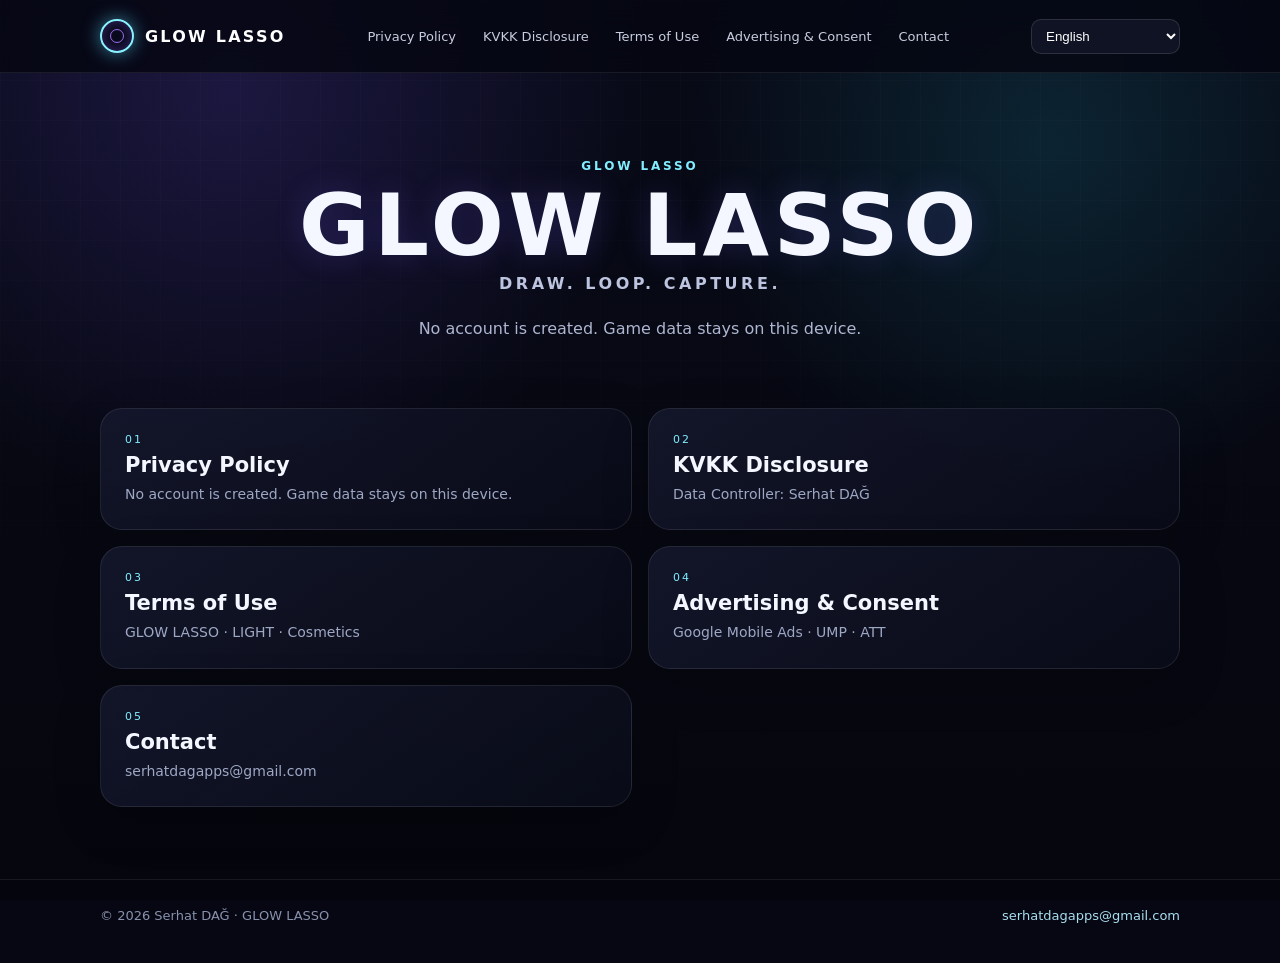
==== index.html @ e80f4153 "Add files via upload" ====
<!doctype html><html lang="en"><head><meta charset="utf-8"><meta name="viewport" content="width=device-width,initial-scale=1"><meta name="theme-color" content="#060712"><meta name="robots" content="index,follow"><meta name="description" content="GLOW LASSO privacy, legal and support information."><link rel="icon" href="favicon.svg" type="image/svg+xml"><link rel="stylesheet" href="styles.css"><script defer src="translations.js"></script><script defer src="app.js"></script></head><body data-page="home"><header class="topbar"><div class="shell topbar-inner"><a class="brand" href="index.html"><span class="mark" aria-hidden="true"></span><span>GLOW LASSO</span></a><nav aria-label="Legal navigation"><a class="nav-link" data-nav="privacy" href="privacy.html" data-t="privacyPolicy">Privacy Policy</a><a class="nav-link" data-nav="kvkk" href="kvkk.html" data-t="kvkkNotice">KVKK</a><a class="nav-link" data-nav="terms" href="terms.html" data-t="termsOfUse">Terms</a><a class="nav-link" data-nav="ads" href="ads.html" data-t="advertisingConsent">Advertising</a><a class="nav-link" data-nav="support" href="support.html" data-t="contact">Contact</a></nav><div class="lang-wrap"><select id="language-select" class="lang-select" aria-label="Language"></select></div></div></header><main><section class="hero shell"><div class="eyebrow">GLOW LASSO</div><h1>GLOW LASSO</h1><div class="tagline" data-t="tagline">DRAW. LOOP. CAPTURE.</div><p class="hero-copy" data-t="localDataNote">No account is created. Game data stays on this device.</p></section><section class="shell cards"><a class="card" href="privacy.html"><div class="card-kicker">01</div><h2 data-t="privacyPolicy">Privacy Policy</h2><p data-t="localDataNote">No account is created. Game data stays on this device.</p></a><a class="card" href="kvkk.html"><div class="card-kicker">02</div><h2 data-t="kvkkNotice">KVKK Disclosure</h2><p><span data-t="dataController">Data Controller</span>: <span data-publisher>Serhat DAĞ</span></p></a><a class="card" href="terms.html"><div class="card-kicker">03</div><h2 data-t="termsOfUse">Terms of Use</h2><p>GLOW LASSO · LIGHT · Cosmetics</p></a><a class="card" href="ads.html"><div class="card-kicker">04</div><h2 data-t="advertisingConsent">Advertising & Consent</h2><p>Google Mobile Ads · UMP · ATT</p></a><a class="card" href="support.html"><div class="card-kicker">05</div><h2 data-t="contact">Contact</h2><p data-email>serhatdagapps@gmail.com</p></a></section></main><footer class="footer"><div class="shell footer-inner"><span>© 2026 <span data-publisher>Serhat DAĞ</span> · GLOW LASSO</span><a data-email href="mailto:serhatdagapps@gmail.com">serhatdagapps@gmail.com</a></div></footer></body></html>
---- styles.css ----
*{box-sizing:border-box}html{color-scheme:dark}body{margin:0;background:#060712;color:#f4f7ff;font-family:Inter,ui-sans-serif,system-ui,-apple-system,BlinkMacSystemFont,"Segoe UI",sans-serif;min-height:100vh}body:before{content:"";position:fixed;inset:0;pointer-events:none;background:radial-gradient(circle at 18% 10%,rgba(116,85,255,.18),transparent 32%),radial-gradient(circle at 82% 16%,rgba(44,227,255,.12),transparent 28%),linear-gradient(180deg,#080a17 0%,#05060d 100%);z-index:-2}body:after{content:"";position:fixed;inset:0;pointer-events:none;background-image:linear-gradient(rgba(255,255,255,.018) 1px,transparent 1px),linear-gradient(90deg,rgba(255,255,255,.018) 1px,transparent 1px);background-size:40px 40px;mask-image:linear-gradient(to bottom,black,transparent 85%);z-index:-1}.shell{width:min(1080px,calc(100% - 32px));margin:0 auto}.topbar{position:sticky;top:0;z-index:10;background:rgba(6,7,18,.82);backdrop-filter:blur(16px);border-bottom:1px solid rgba(255,255,255,.08)}.topbar-inner{display:flex;align-items:center;gap:18px;min-height:72px}.brand{display:flex;align-items:center;gap:11px;text-decoration:none;color:#fff;font-weight:900;letter-spacing:.14em;white-space:nowrap}.mark{width:34px;height:34px;border-radius:50%;border:2px solid #89f3ff;box-shadow:0 0 18px rgba(89,223,255,.55),inset 0 0 13px rgba(134,91,255,.35);position:relative}.mark:after{content:"";position:absolute;inset:8px;border-radius:50%;border:1px solid rgba(167,124,255,.9)}nav{display:flex;gap:7px;flex:1;justify-content:center;flex-wrap:wrap}.nav-link{padding:8px 10px;border-radius:10px;text-decoration:none;color:#c8cde0;font-size:13px}.nav-link:hover,.nav-link.active{background:rgba(255,255,255,.07);color:#fff}.lang-wrap{margin-inline-start:auto}.lang-select{max-width:175px;background:#101323;border:1px solid rgba(255,255,255,.12);color:#fff;border-radius:10px;padding:8px 10px}.hero{padding:86px 0 42px;text-align:center}.eyebrow{font-size:12px;letter-spacing:.24em;text-transform:uppercase;color:#81efff;font-weight:800}.hero h1{font-size:clamp(42px,9vw,86px);margin:12px 0 8px;letter-spacing:.055em;line-height:.94;text-shadow:0 0 30px rgba(120,97,255,.22)}.tagline{color:#bcc4df;letter-spacing:.22em;font-size:clamp(12px,2vw,16px);font-weight:700}.hero-copy{max-width:680px;margin:22px auto 0;color:#aeb6d1;line-height:1.7}.cards{display:grid;grid-template-columns:repeat(2,minmax(0,1fr));gap:16px;padding:24px 0 72px}.card{display:block;text-decoration:none;color:inherit;padding:24px;border:1px solid rgba(255,255,255,.09);border-radius:22px;background:linear-gradient(145deg,rgba(21,24,45,.86),rgba(10,12,26,.8));box-shadow:0 16px 50px rgba(0,0,0,.16);transition:.2s transform,.2s border-color}.card:hover{transform:translateY(-2px);border-color:rgba(120,223,255,.35)}.card-kicker{font-size:11px;letter-spacing:.18em;color:#7eeeff;text-transform:uppercase}.card h2{margin:7px 0 6px;font-size:21px}.card p{margin:0;color:#9ea8c5;line-height:1.6;font-size:14px}.legal-page{padding:54px 0 72px}.page-head{padding:24px 0 22px;border-bottom:1px solid rgba(255,255,255,.08);margin-bottom:26px}.page-head h1{font-size:clamp(30px,5vw,50px);margin:7px 0 0}.legal-body{max-width:800px;margin:0 auto}.legal-body p{font-size:16px;line-height:1.82;color:#d4d9ea;margin:0 0 22px}.info-grid{display:grid;grid-template-columns:repeat(2,minmax(0,1fr));gap:14px;margin:28px 0}.info-card{padding:18px;border:1px solid rgba(255,255,255,.09);border-radius:16px;background:rgba(13,16,32,.72)}.info-label{font-size:11px;letter-spacing:.15em;text-transform:uppercase;color:#7eeeff;margin-bottom:6px}.info-value{font-size:15px;color:#fff;overflow-wrap:anywhere}.info-value a{color:#b7f6ff}.support-box{padding:24px;border:1px solid rgba(119,230,255,.18);border-radius:20px;background:rgba(23,29,51,.72);margin:20px 0}.support-box h2{margin:0 0 12px}.support-box p{color:#cbd2e8;line-height:1.72}.button{display:inline-flex;align-items:center;justify-content:center;min-height:44px;padding:0 16px;border-radius:12px;background:linear-gradient(135deg,#7968ff,#4dc9e8);color:white;text-decoration:none;font-weight:800;border:0}.footer{border-top:1px solid rgba(255,255,255,.08);padding:28px 0 40px;color:#8892ad;font-size:13px}.footer-inner{display:flex;justify-content:space-between;gap:20px;flex-wrap:wrap}.footer a{color:#a9def0;text-decoration:none}.mono{font-family:ui-monospace,SFMono-Regular,Menlo,monospace}.notice{border-left:3px solid #7eeeff;padding:12px 16px;background:rgba(125,235,255,.06);color:#c8d0e5;border-radius:0 12px 12px 0}html[dir="rtl"] body{text-align:right}html[dir="rtl"] .topbar-inner{direction:rtl}html[dir="rtl"] nav{direction:rtl}@media(max-width:840px){.topbar-inner{align-items:flex-start;flex-wrap:wrap;padding:14px 0}.brand{margin-top:4px}nav{order:3;width:100%;justify-content:flex-start;overflow:auto;flex-wrap:nowrap;padding-bottom:2px}.lang-wrap{margin-inline-start:auto}.hero{padding-top:58px}.cards{grid-template-columns:1fr}}@media(max-width:520px){.shell{width:min(100% - 22px,1080px)}.nav-link{font-size:12px;padding:7px 8px}.lang-select{max-width:150px}.cards{padding-bottom:48px}.card{padding:20px}.info-grid{grid-template-columns:1fr}.legal-page{padding-top:30px}}
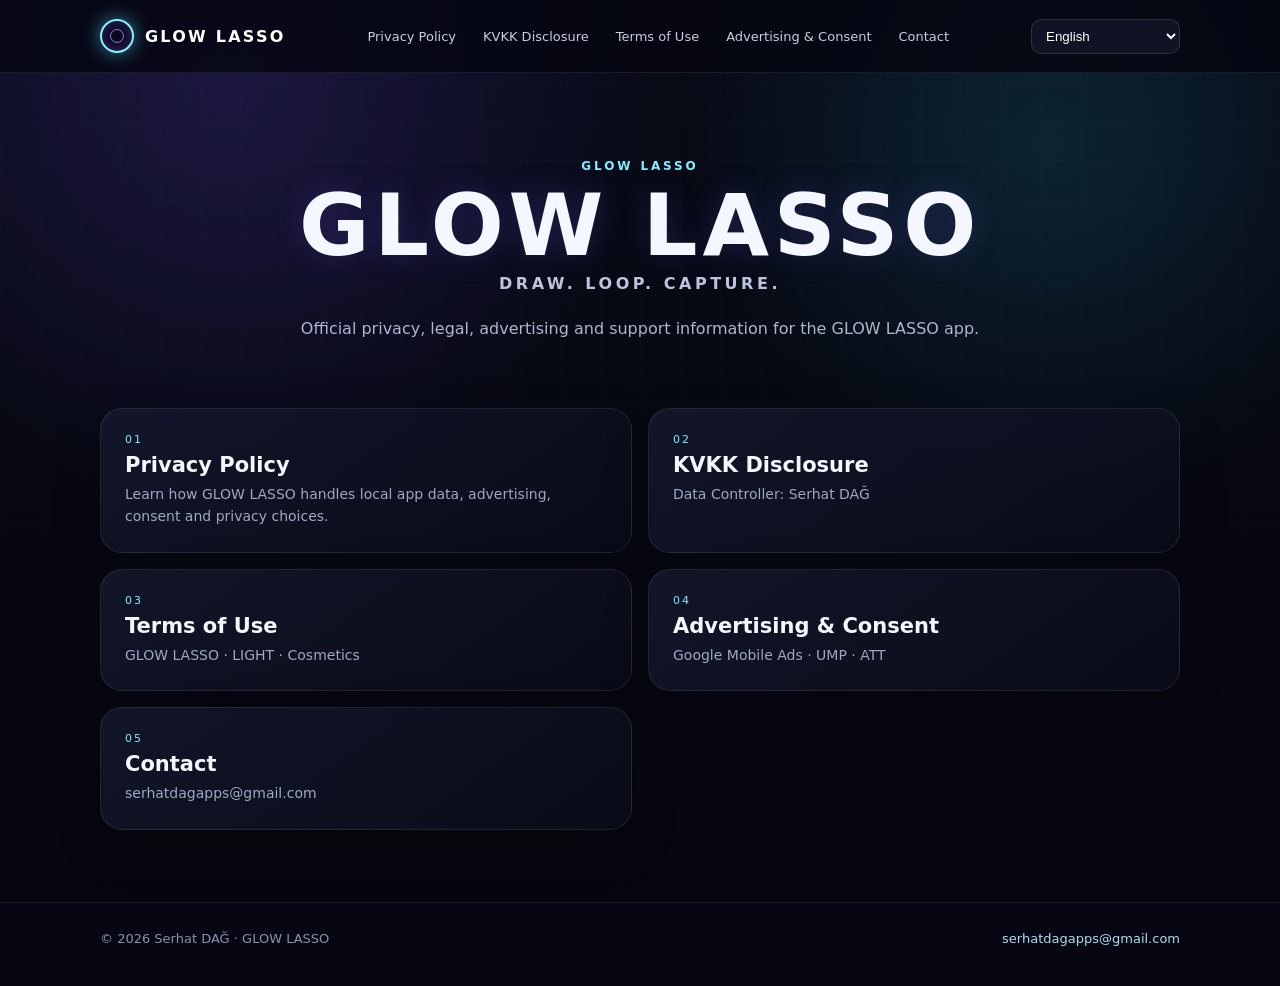
==== commit 12c987f9: "Add files via upload" ====
--- a/index.html
+++ b/index.html
@@ -1 +1 @@
-<!doctype html><html lang="en"><head><meta charset="utf-8"><meta name="viewport" content="width=device-width,initial-scale=1"><meta name="theme-color" content="#060712"><meta name="robots" content="index,follow"><meta name="description" content="GLOW LASSO privacy, legal and support information."><link rel="icon" href="favicon.svg" type="image/svg+xml"><link rel="stylesheet" href="styles.css"><script defer src="translations.js"></script><script defer src="app.js"></script></head><body data-page="home"><header class="topbar"><div class="shell topbar-inner"><a class="brand" href="index.html"><span class="mark" aria-hidden="true"></span><span>GLOW LASSO</span></a><nav aria-label="Legal navigation"><a class="nav-link" data-nav="privacy" href="privacy.html" data-t="privacyPolicy">Privacy Policy</a><a class="nav-link" data-nav="kvkk" href="kvkk.html" data-t="kvkkNotice">KVKK</a><a class="nav-link" data-nav="terms" href="terms.html" data-t="termsOfUse">Terms</a><a class="nav-link" data-nav="ads" href="ads.html" data-t="advertisingConsent">Advertising</a><a class="nav-link" data-nav="support" href="support.html" data-t="contact">Contact</a></nav><div class="lang-wrap"><select id="language-select" class="lang-select" aria-label="Language"></select></div></div></header><main><section class="hero shell"><div class="eyebrow">GLOW LASSO</div><h1>GLOW LASSO</h1><div class="tagline" data-t="tagline">DRAW. LOOP. CAPTURE.</div><p class="hero-copy" data-t="localDataNote">No account is created. Game data stays on this device.</p></section><section class="shell cards"><a class="card" href="privacy.html"><div class="card-kicker">01</div><h2 data-t="privacyPolicy">Privacy Policy</h2><p data-t="localDataNote">No account is created. Game data stays on this device.</p></a><a class="card" href="kvkk.html"><div class="card-kicker">02</div><h2 data-t="kvkkNotice">KVKK Disclosure</h2><p><span data-t="dataController">Data Controller</span>: <span data-publisher>Serhat DAĞ</span></p></a><a class="card" href="terms.html"><div class="card-kicker">03</div><h2 data-t="termsOfUse">Terms of Use</h2><p>GLOW LASSO · LIGHT · Cosmetics</p></a><a class="card" href="ads.html"><div class="card-kicker">04</div><h2 data-t="advertisingConsent">Advertising & Consent</h2><p>Google Mobile Ads · UMP · ATT</p></a><a class="card" href="support.html"><div class="card-kicker">05</div><h2 data-t="contact">Contact</h2><p data-email>serhatdagapps@gmail.com</p></a></section></main><footer class="footer"><div class="shell footer-inner"><span>© 2026 <span data-publisher>Serhat DAĞ</span> · GLOW LASSO</span><a data-email href="mailto:serhatdagapps@gmail.com">serhatdagapps@gmail.com</a></div></footer></body></html>+<!doctype html><html lang="en"><head><meta charset="utf-8"><meta name="viewport" content="width=device-width,initial-scale=1"><meta name="theme-color" content="#060712"><meta name="robots" content="index,follow"><meta name="description" content="GLOW LASSO privacy, legal and support information."><link rel="icon" href="favicon.svg" type="image/svg+xml"><link rel="stylesheet" href="styles.css"><script defer src="translations.js"></script><script defer src="app.js"></script></head><body data-page="home"><header class="topbar"><div class="shell topbar-inner"><a class="brand" href="index.html"><span class="mark" aria-hidden="true"></span><span>GLOW LASSO</span></a><nav aria-label="Legal navigation"><a class="nav-link" data-nav="privacy" href="privacy.html" data-t="privacyPolicy">Privacy Policy</a><a class="nav-link" data-nav="kvkk" href="kvkk.html" data-t="kvkkNotice">KVKK</a><a class="nav-link" data-nav="terms" href="terms.html" data-t="termsOfUse">Terms</a><a class="nav-link" data-nav="ads" href="ads.html" data-t="advertisingConsent">Advertising</a><a class="nav-link" data-nav="support" href="support.html" data-t="contact">Contact</a></nav><div class="lang-wrap"><select id="language-select" class="lang-select" aria-label="Language"></select></div></div></header><main><section class="hero shell"><div class="eyebrow">GLOW LASSO</div><h1>GLOW LASSO</h1><div class="tagline" data-t="tagline">DRAW. LOOP. CAPTURE.</div><p class="hero-copy" data-t="siteSummary">Official privacy, legal, advertising and support information for the GLOW LASSO app.</p></section><section class="shell cards"><a class="card" href="privacy.html"><div class="card-kicker">01</div><h2 data-t="privacyPolicy">Privacy Policy</h2><p data-t="privacyCardSummary">Learn how GLOW LASSO handles local app data, advertising, consent and privacy choices.</p></a><a class="card" href="kvkk.html"><div class="card-kicker">02</div><h2 data-t="kvkkNotice">KVKK Disclosure</h2><p><span data-t="dataController">Data Controller</span>: <span data-publisher>Serhat DAĞ</span></p></a><a class="card" href="terms.html"><div class="card-kicker">03</div><h2 data-t="termsOfUse">Terms of Use</h2><p>GLOW LASSO · LIGHT · Cosmetics</p></a><a class="card" href="ads.html"><div class="card-kicker">04</div><h2 data-t="advertisingConsent">Advertising & Consent</h2><p>Google Mobile Ads · UMP · ATT</p></a><a class="card" href="support.html"><div class="card-kicker">05</div><h2 data-t="contact">Contact</h2><p data-email>serhatdagapps@gmail.com</p></a></section></main><footer class="footer"><div class="shell footer-inner"><span>© 2026 <span data-publisher>Serhat DAĞ</span> · GLOW LASSO</span><a data-email href="mailto:serhatdagapps@gmail.com">serhatdagapps@gmail.com</a></div></footer></body></html>
